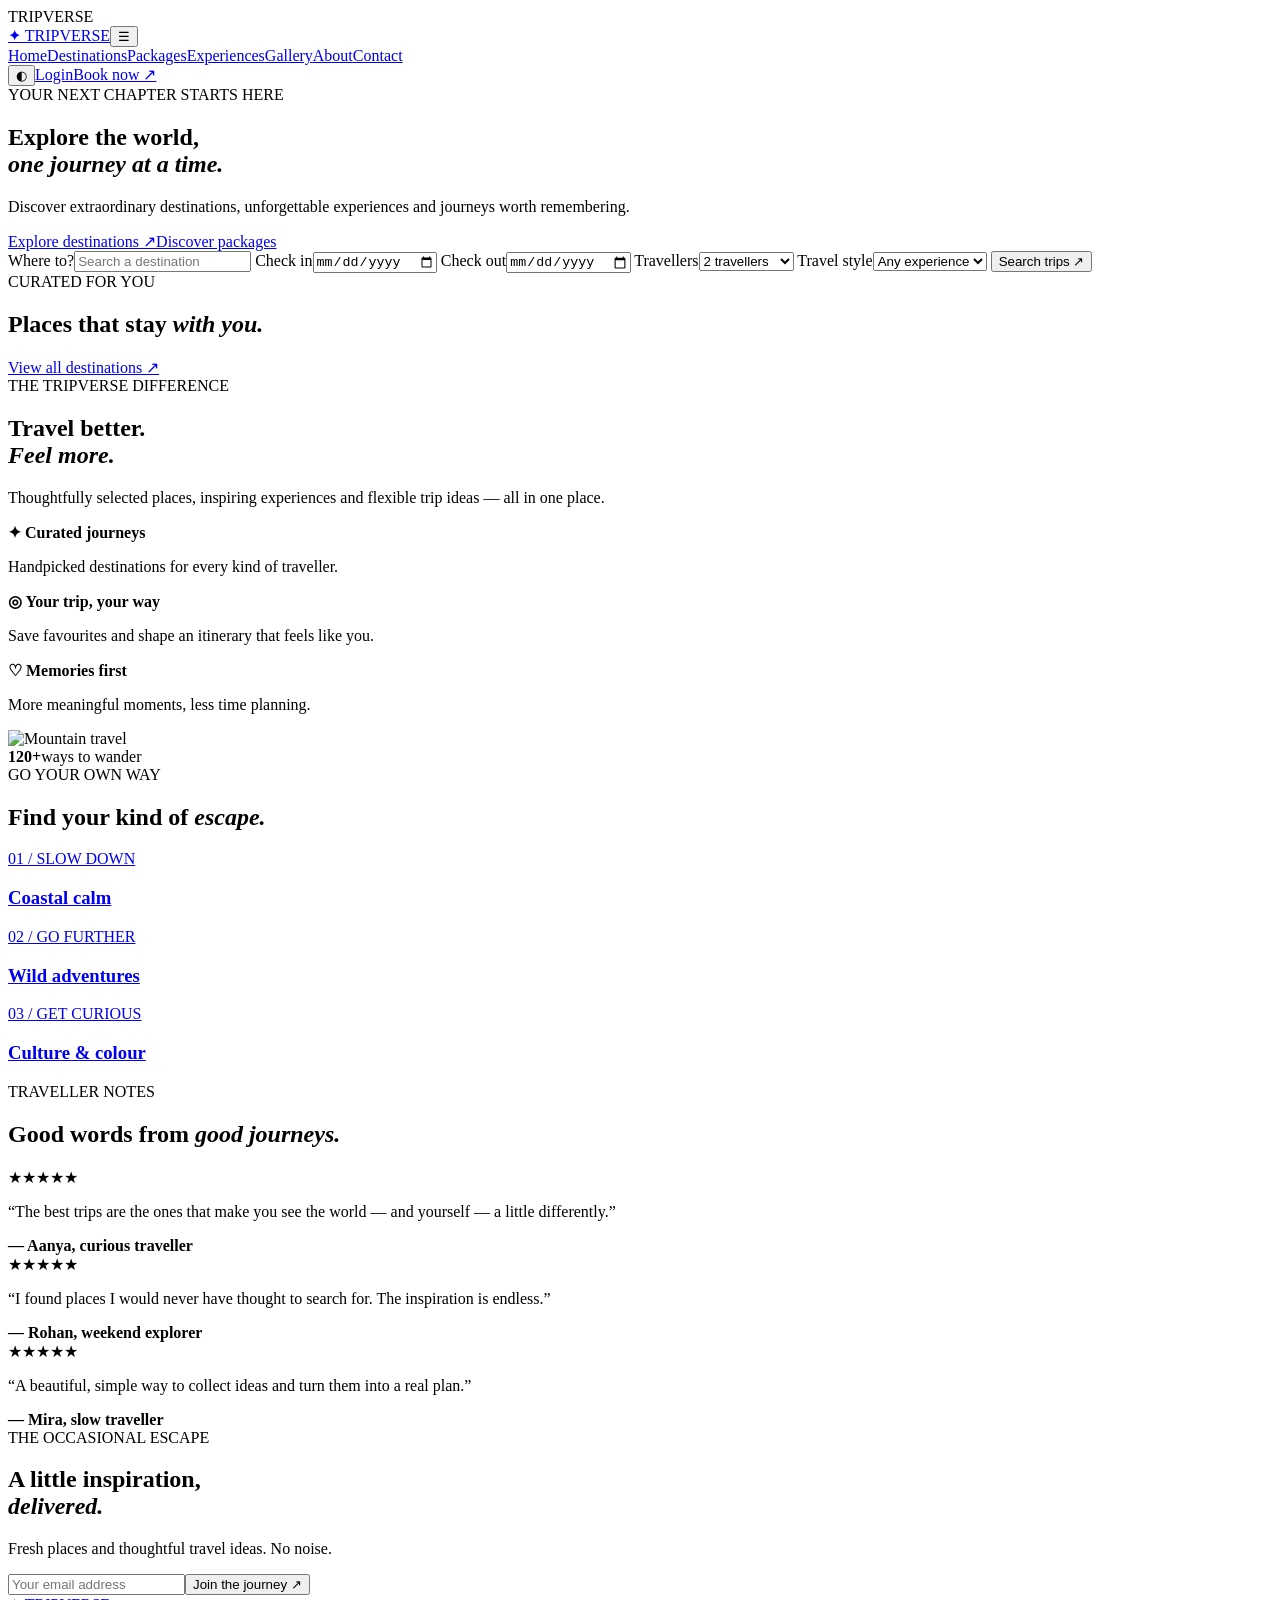
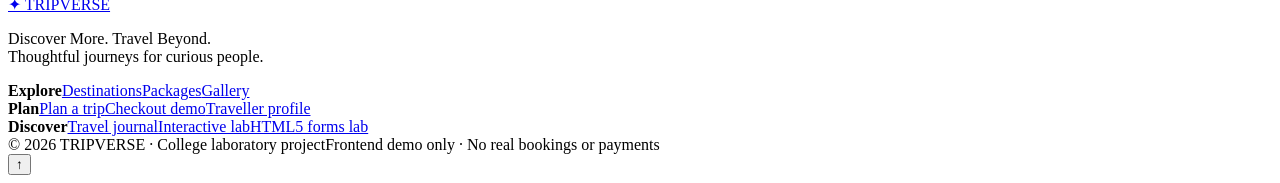
==== index.html @ d44117fa "Add files via upload" ====
<!DOCTYPE html>
<html lang="en">
<head><meta charset="UTF-8"><meta name="viewport" content="width=device-width, initial-scale=1.0"><meta name="description" content="TRIPVERSE — Discover More. Travel Beyond."><title>Home | TRIPVERSE</title><link rel="preconnect" href="https://fonts.googleapis.com"><link rel="preconnect" href="https://fonts.gstatic.com" crossorigin><link href="https://fonts.googleapis.com/css2?family=DM+Sans:wght@400;500;600;700&family=Playfair+Display:ital,wght@0,500;0,600;1,500;1,600&display=swap" rel="stylesheet"><link rel="stylesheet" href="css/style.css"></head>
<body data-page="index"><div class="loader" id="loader"><span>TRIPVERSE</span><i></i></div>
<header class="site-header"><div class="container nav-wrap"><a class="brand" href="index.html"><span class="brand-mark">✦</span> TRIPVERSE</a><button class="menu-toggle" id="menuToggle" aria-label="Toggle navigation">☰</button><nav id="mainNav"><a href="index.html" class="current">Home</a><a href="destinations.html" class="">Destinations</a><a href="packages.html" class="">Packages</a><a href="interactive-lab.html" class="">Experiences</a><a href="gallery.html" class="">Gallery</a><a href="profile.html" class="">About</a><a href="booking.html" class="">Contact</a></nav><div class="nav-actions"><button class="icon-btn" id="themeToggle" aria-label="Toggle theme">◐</button><a class="btn btn-small btn-outline" href="login.html">Login</a><a class="btn btn-small btn-primary" href="booking.html">Book now ↗</a></div></div></header>
<main><section class="hero">
  <div class="hero-shade"></div><div class="container hero-content">
    <span class="eyebrow light">YOUR NEXT CHAPTER STARTS HERE</span>
    <h1>Explore the world,<br><em>one journey at a time.</em></h1>
    <p>Discover extraordinary destinations, unforgettable experiences and journeys worth remembering.</p>
    <div class="hero-actions"><a class="btn btn-primary" href="destinations.html">Explore destinations <span>↗</span></a><a class="btn btn-glass" href="packages.html">Discover packages</a></div>
    <form class="search-panel" id="homeSearch">
      <label>Where to?<input name="destination" placeholder="Search a destination" required></label>
      <label>Check in<input type="date" name="checkin" required></label>
      <label>Check out<input type="date" name="checkout" required></label>
      <label>Travellers<select name="travellers"><option>1 traveller</option><option selected>2 travellers</option><option>3 travellers</option><option>4 travellers</option><option>5+ travellers</option></select></label>
      <label>Travel style<select name="category"><option>Any experience</option><option>Beach</option><option>Adventure</option><option>Culture</option><option>Luxury</option></select></label>
      <button class="btn btn-dark" type="submit">Search trips ↗</button>
    </form>
  </div>
</section>
<section class="section container"><div class="section-head"><div><span class="eyebrow">CURATED FOR YOU</span><h2>Places that stay <em>with you.</em></h2></div><a class="text-link" href="destinations.html">View all destinations ↗</a></div><div class="destination-grid" id="featuredGrid"></div></section>
<section class="section soft"><div class="container split"><div><span class="eyebrow">THE TRIPVERSE DIFFERENCE</span><h2>Travel better.<br><em>Feel more.</em></h2><p class="muted">Thoughtfully selected places, inspiring experiences and flexible trip ideas — all in one place.</p><div class="feature-list"><div><b>✦ Curated journeys</b><p>Handpicked destinations for every kind of traveller.</p></div><div><b>◎ Your trip, your way</b><p>Save favourites and shape an itinerary that feels like you.</p></div><div><b>♡ Memories first</b><p>More meaningful moments, less time planning.</p></div></div></div><div class="image-stack"><img src="https://images.unsplash.com/photo-1530789253388-582c481c54b0?auto=format&fit=crop&w=1000&q=85" alt="Mountain travel"><div class="floating-note"><strong>120+</strong><span>ways to wander</span></div></div></div></section>
<section class="section container"><div class="section-head"><div><span class="eyebrow">GO YOUR OWN WAY</span><h2>Find your kind of <em>escape.</em></h2></div></div><div class="experience-grid"><a class="experience-card exp-one" href="destinations.html?category=Beach"><span>01 / SLOW DOWN</span><h3>Coastal calm</h3></a><a class="experience-card exp-two" href="destinations.html?category=Adventure"><span>02 / GO FURTHER</span><h3>Wild adventures</h3></a><a class="experience-card exp-three" href="destinations.html?category=Culture"><span>03 / GET CURIOUS</span><h3>Culture & colour</h3></a></div></section>
<section class="section soft"><div class="container"><div class="section-head"><div><span class="eyebrow">TRAVELLER NOTES</span><h2>Good words from <em>good journeys.</em></h2></div></div><div class="testimonial-grid"><article class="quote-card"><div class="stars">★★★★★</div><p>“The best trips are the ones that make you see the world — and yourself — a little differently.”</p><b>— Aanya, curious traveller</b></article><article class="quote-card"><div class="stars">★★★★★</div><p>“I found places I would never have thought to search for. The inspiration is endless.”</p><b>— Rohan, weekend explorer</b></article><article class="quote-card"><div class="stars">★★★★★</div><p>“A beautiful, simple way to collect ideas and turn them into a real plan.”</p><b>— Mira, slow traveller</b></article></div></div></section>
<section class="section container newsletter"><div><span class="eyebrow light">THE OCCASIONAL ESCAPE</span><h2>A little inspiration,<br><em>delivered.</em></h2><p>Fresh places and thoughtful travel ideas. No noise.</p></div><form id="newsletterForm"><input type="email" placeholder="Your email address" required><button class="btn btn-primary">Join the journey ↗</button></form></section></main>
<footer class="site-footer"><div class="container footer-grid"><div><a class="brand footer-brand" href="index.html"><span class="brand-mark">✦</span> TRIPVERSE</a><p>Discover More. Travel Beyond.<br>Thoughtful journeys for curious people.</p></div><div><b>Explore</b><a href="destinations.html">Destinations</a><a href="packages.html">Packages</a><a href="gallery.html">Gallery</a></div><div><b>Plan</b><a href="booking.html">Plan a trip</a><a href="checkout.html">Checkout demo</a><a href="profile.html">Traveller profile</a></div><div><b>Discover</b><a href="magazine.html">Travel journal</a><a href="interactive-lab.html">Interactive lab</a><a href="forms-demo.html">HTML5 forms lab</a></div></div><div class="container footer-bottom"><span>© 2026 TRIPVERSE · College laboratory project</span><span>Frontend demo only · No real bookings or payments</span></div></footer>
<button id="backTop" class="back-top" aria-label="Back to top">↑</button><div id="toast" class="toast" role="status"></div><script src="js/script.js"></script></body></html>
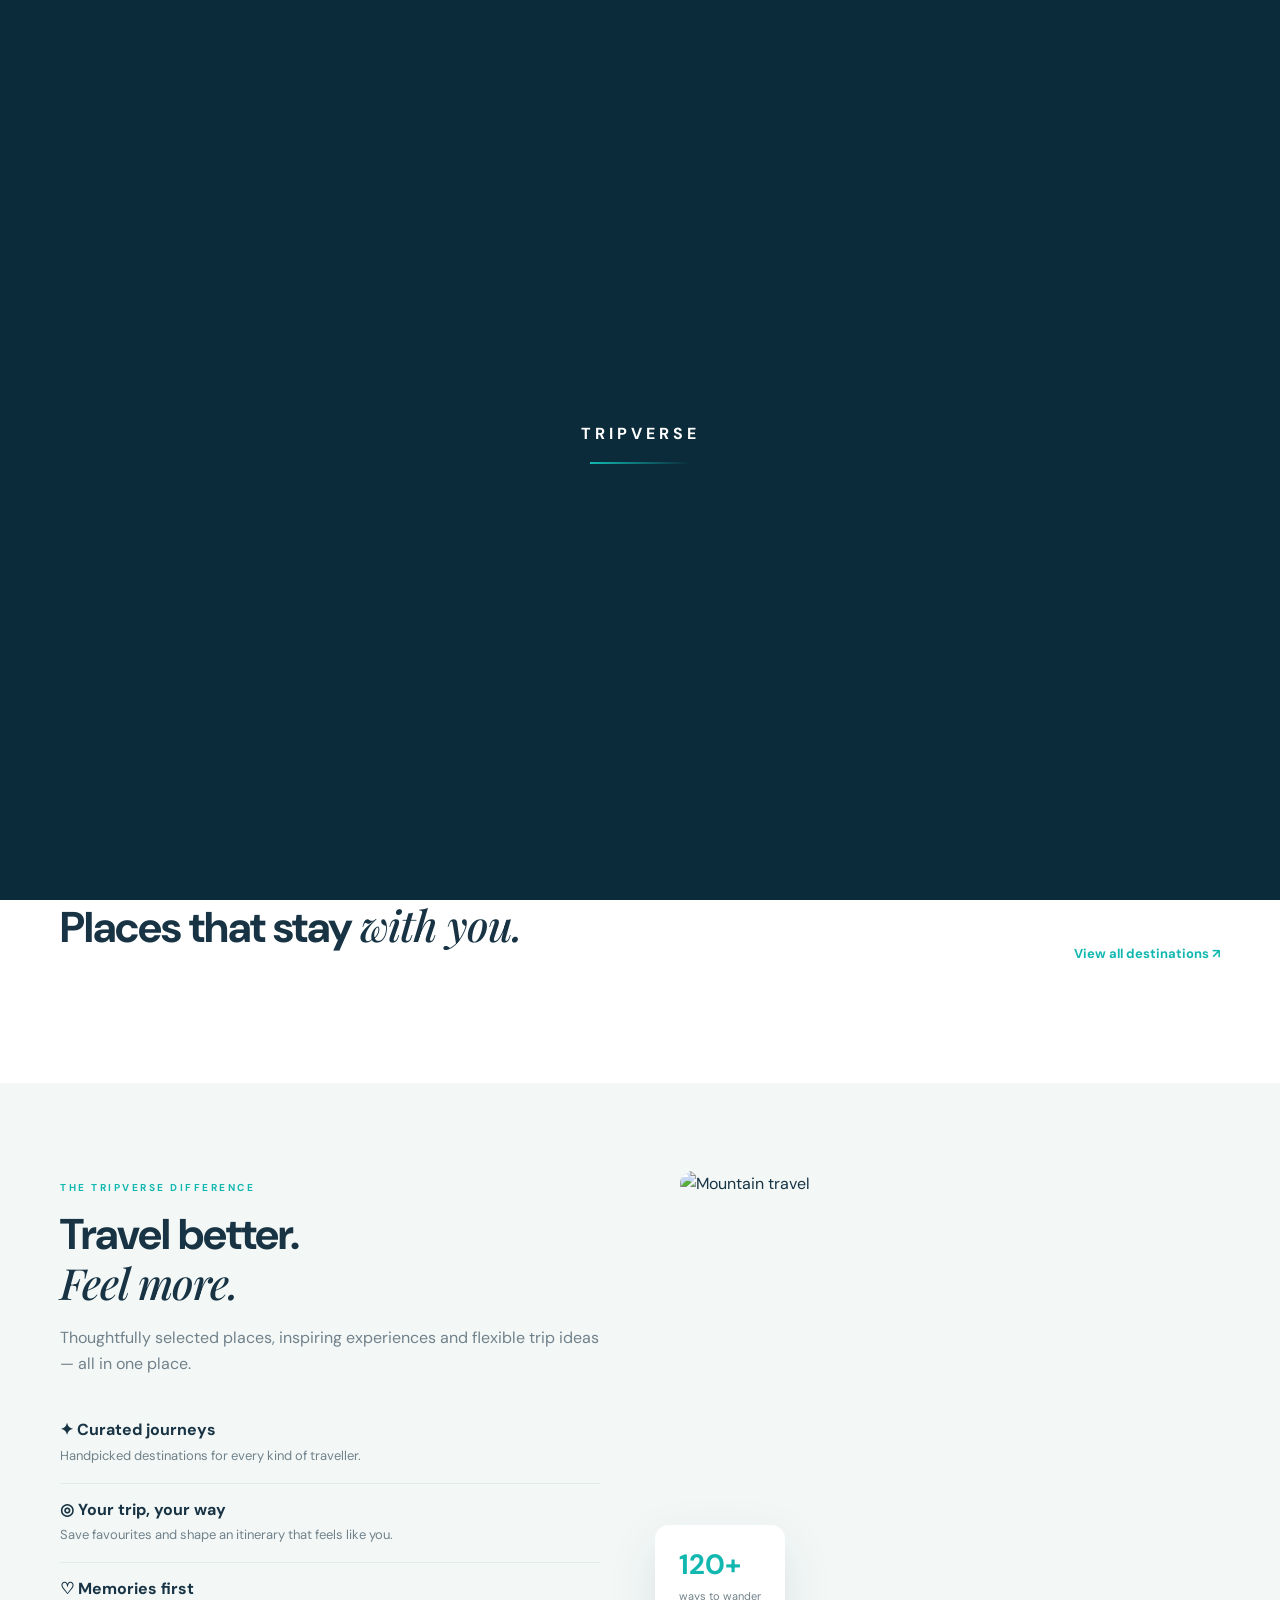
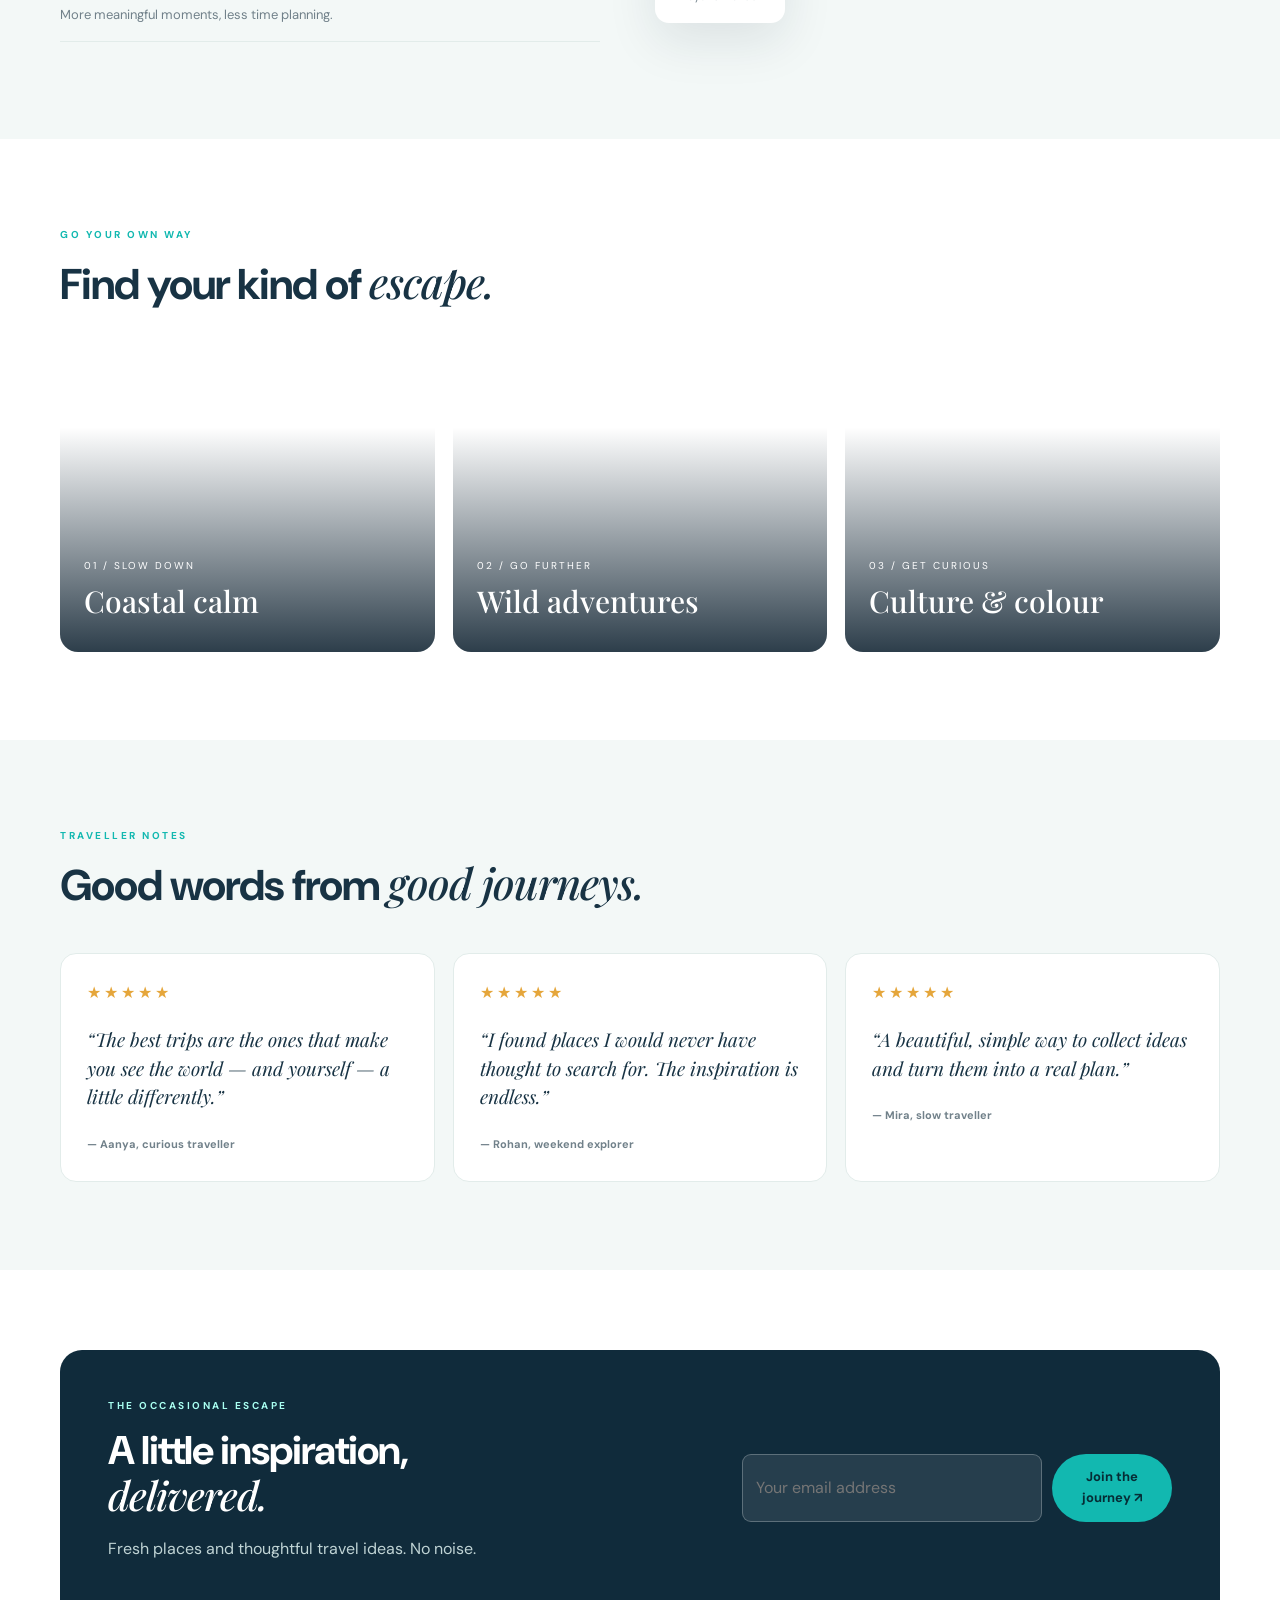
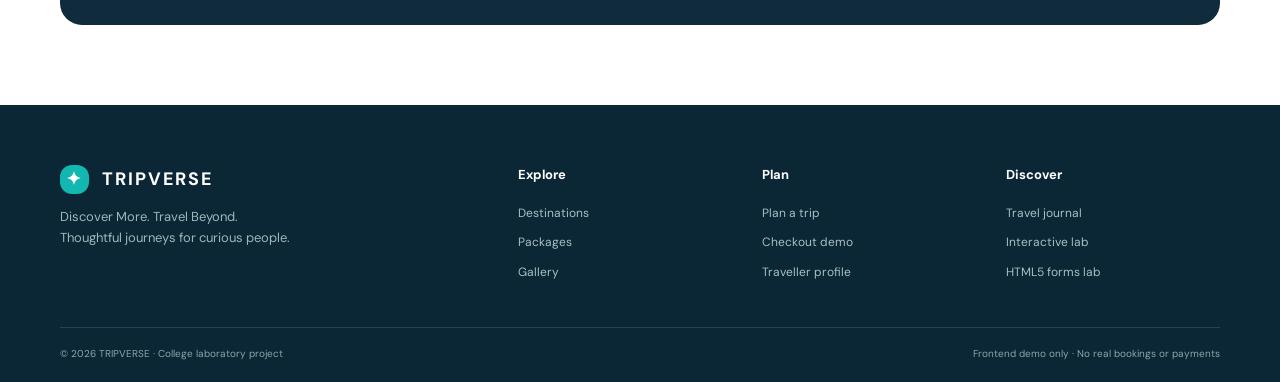
==== commit 62dd531a: "Fix stylesheet link path in index.html" ====
--- a/index.html
+++ b/index.html
@@ -1,6 +1,6 @@
 <!DOCTYPE html>
 <html lang="en">
-<head><meta charset="UTF-8"><meta name="viewport" content="width=device-width, initial-scale=1.0"><meta name="description" content="TRIPVERSE — Discover More. Travel Beyond."><title>Home | TRIPVERSE</title><link rel="preconnect" href="https://fonts.googleapis.com"><link rel="preconnect" href="https://fonts.gstatic.com" crossorigin><link href="https://fonts.googleapis.com/css2?family=DM+Sans:wght@400;500;600;700&family=Playfair+Display:ital,wght@0,500;0,600;1,500;1,600&display=swap" rel="stylesheet"><link rel="stylesheet" href="css/style.css"></head>
+<head><meta charset="UTF-8"><meta name="viewport" content="width=device-width, initial-scale=1.0"><meta name="description" content="TRIPVERSE — Discover More. Travel Beyond."><title>Home | TRIPVERSE</title><link rel="preconnect" href="https://fonts.googleapis.com"><link rel="preconnect" href="https://fonts.gstatic.com" crossorigin><link href="https://fonts.googleapis.com/css2?family=DM+Sans:wght@400;500;600;700&family=Playfair+Display:ital,wght@0,500;0,600;1,500;1,600&display=swap" rel="stylesheet"><link rel="stylesheet" href="./style.css"></head>
 <body data-page="index"><div class="loader" id="loader"><span>TRIPVERSE</span><i></i></div>
 <header class="site-header"><div class="container nav-wrap"><a class="brand" href="index.html"><span class="brand-mark">✦</span> TRIPVERSE</a><button class="menu-toggle" id="menuToggle" aria-label="Toggle navigation">☰</button><nav id="mainNav"><a href="index.html" class="current">Home</a><a href="destinations.html" class="">Destinations</a><a href="packages.html" class="">Packages</a><a href="interactive-lab.html" class="">Experiences</a><a href="gallery.html" class="">Gallery</a><a href="profile.html" class="">About</a><a href="booking.html" class="">Contact</a></nav><div class="nav-actions"><button class="icon-btn" id="themeToggle" aria-label="Toggle theme">◐</button><a class="btn btn-small btn-outline" href="login.html">Login</a><a class="btn btn-small btn-primary" href="booking.html">Book now ↗</a></div></div></header>
 <main><section class="hero">
@@ -25,4 +25,4 @@
 <section class="section soft"><div class="container"><div class="section-head"><div><span class="eyebrow">TRAVELLER NOTES</span><h2>Good words from <em>good journeys.</em></h2></div></div><div class="testimonial-grid"><article class="quote-card"><div class="stars">★★★★★</div><p>“The best trips are the ones that make you see the world — and yourself — a little differently.”</p><b>— Aanya, curious traveller</b></article><article class="quote-card"><div class="stars">★★★★★</div><p>“I found places I would never have thought to search for. The inspiration is endless.”</p><b>— Rohan, weekend explorer</b></article><article class="quote-card"><div class="stars">★★★★★</div><p>“A beautiful, simple way to collect ideas and turn them into a real plan.”</p><b>— Mira, slow traveller</b></article></div></div></section>
 <section class="section container newsletter"><div><span class="eyebrow light">THE OCCASIONAL ESCAPE</span><h2>A little inspiration,<br><em>delivered.</em></h2><p>Fresh places and thoughtful travel ideas. No noise.</p></div><form id="newsletterForm"><input type="email" placeholder="Your email address" required><button class="btn btn-primary">Join the journey ↗</button></form></section></main>
 <footer class="site-footer"><div class="container footer-grid"><div><a class="brand footer-brand" href="index.html"><span class="brand-mark">✦</span> TRIPVERSE</a><p>Discover More. Travel Beyond.<br>Thoughtful journeys for curious people.</p></div><div><b>Explore</b><a href="destinations.html">Destinations</a><a href="packages.html">Packages</a><a href="gallery.html">Gallery</a></div><div><b>Plan</b><a href="booking.html">Plan a trip</a><a href="checkout.html">Checkout demo</a><a href="profile.html">Traveller profile</a></div><div><b>Discover</b><a href="magazine.html">Travel journal</a><a href="interactive-lab.html">Interactive lab</a><a href="forms-demo.html">HTML5 forms lab</a></div></div><div class="container footer-bottom"><span>© 2026 TRIPVERSE · College laboratory project</span><span>Frontend demo only · No real bookings or payments</span></div></footer>
-<button id="backTop" class="back-top" aria-label="Back to top">↑</button><div id="toast" class="toast" role="status"></div><script src="js/script.js"></script></body></html>+<button id="backTop" class="back-top" aria-label="Back to top">↑</button><div id="toast" class="toast" role="status"></div><script src="js/script.js"></script></body></html>
--- a/style.css
+++ b/style.css
@@ -0,0 +1,6 @@
+
+:root{--navy:#102b3b;--ink:#183344;--muted:#71818a;--teal:#12b8b0;--mint:#dff6f2;--paper:#fff;--soft:#f3f8f7;--line:#e2ecea;--shadow:0 18px 50px rgba(16,43,59,.10)}
+*{box-sizing:border-box}html{scroll-behavior:smooth}body{margin:0;font-family:'DM Sans',sans-serif;color:var(--ink);background:var(--paper);line-height:1.6}body.dark{--ink:#eaf4f2;--muted:#a8b8bc;--paper:#10232e;--soft:#183440;--line:#294650;--navy:#071a25;--shadow:0 18px 50px rgba(0,0,0,.24)}a{color:inherit;text-decoration:none}button,input,select,textarea{font:inherit}button,a{ -webkit-tap-highlight-color:transparent}.container{width:min(1160px,calc(100% - 44px));margin:auto}.site-header{height:82px;display:flex;align-items:center;background:var(--paper);position:sticky;top:0;z-index:50;border-bottom:1px solid var(--line)}.nav-wrap{display:flex;align-items:center;gap:28px}.brand{font-weight:700;letter-spacing:2px;font-size:18px;white-space:nowrap}.brand-mark{display:inline-grid;place-items:center;background:var(--teal);color:#fff;border-radius:12px;width:29px;height:29px;margin-right:7px}.site-header nav{display:flex;gap:22px;margin-left:auto}.site-header nav a{font-size:13px;color:var(--muted);font-weight:600;transition:.2s}.site-header nav a:hover,.site-header nav a.current{color:var(--teal)}.nav-actions{display:flex;align-items:center;gap:9px}.btn{border:0;border-radius:999px;padding:13px 21px;display:inline-flex;justify-content:center;align-items:center;gap:12px;font-weight:700;font-size:13px;cursor:pointer;transition:transform .25s,box-shadow .25s,background .25s}.btn:hover{transform:translateY(-3px);box-shadow:0 10px 24px rgba(18,184,176,.2)}.btn-primary{background:var(--teal);color:#062c35}.btn-dark{background:var(--navy);color:#fff}.btn-outline{border:1px solid var(--line);color:var(--ink);background:transparent}.btn-glass{color:#fff;border:1px solid #ffffff80;background:#ffffff20;backdrop-filter:blur(12px)}.btn-small{padding:10px 15px;font-size:12px}.icon-btn,.menu-toggle{border:0;background:transparent;color:var(--ink);font-size:20px;cursor:pointer}.menu-toggle{display:none}.hero{min-height:700px;background:linear-gradient(90deg,rgba(7,29,42,.78),rgba(7,29,42,.12)),url('https://images.unsplash.com/photo-1500375592092-40eb2168fd21?auto=format&fit=crop&w=2000&q=90') center/cover;position:relative;color:#fff;display:flex;align-items:center}.hero-content{padding-top:65px;padding-bottom:125px}.eyebrow{font-size:10px;letter-spacing:2.5px;font-weight:700;color:var(--teal);display:block;margin-bottom:14px}.eyebrow.light{color:#a9fff1}.hero h1,.page-hero h1,.auth-visual h1{font-size:clamp(44px,6vw,76px);line-height:1.06;letter-spacing:-2px;margin:0 0 20px;font-weight:600}.hero h1 em,.page-hero h1 em,.auth-visual h1 em,h2 em{font-family:'Playfair Display',serif;font-weight:500}.hero-content>p,.page-hero p,.auth-visual p{max-width:550px;color:#e1eeee;font-size:16px}.hero-actions{display:flex;gap:12px;margin:28px 0 40px}.search-panel{background:#ffffffed;color:#183344;border-radius:18px;padding:18px;display:grid;grid-template-columns:1.3fr 1fr 1fr 1fr 1fr auto;gap:12px;align-items:end;box-shadow:0 18px 50px #001a2c40;backdrop-filter:blur(18px)}label{font-size:12px;font-weight:700;color:var(--ink);display:flex;flex-direction:column;gap:7px}input,select,textarea{width:100%;border:1px solid var(--line);border-radius:9px;padding:12px 13px;background:var(--paper);color:var(--ink);outline:none;min-width:0}input:focus,select:focus,textarea:focus{border-color:var(--teal);box-shadow:0 0 0 3px #12b8b01c}.search-panel input,.search-panel select{border:0;background:#f1f6f5;font-size:12px;padding:11px}.section{padding-top:88px;padding-bottom:88px}.section-head{display:flex;justify-content:space-between;align-items:end;margin-bottom:30px}.section h2,.form-card h2,.lab-card h2{font-size:clamp(30px,4vw,43px);line-height:1.12;margin:0 0 14px;letter-spacing:-1px}.text-link{font-weight:700;color:var(--teal);font-size:13px}.destination-grid{display:grid;grid-template-columns:repeat(4,1fr);gap:19px}.destination-card{border-radius:17px;overflow:hidden;background:var(--paper);box-shadow:var(--shadow);border:1px solid var(--line);transition:.3s}.destination-card:hover{transform:translateY(-7px)}.destination-image{height:220px;position:relative;overflow:hidden}.destination-image img{width:100%;height:100%;object-fit:cover;transition:transform .6s}.destination-card:hover img{transform:scale(1.07)}.save-btn{position:absolute;right:13px;top:13px;border:0;border-radius:50%;width:36px;height:36px;background:#ffffffeb;color:#183344;font-size:18px;cursor:pointer}.save-btn.saved{color:#e24f73}.destination-info{padding:17px}.destination-info h3{margin:0;font-size:18px}.destination-info .country{font-size:11px;color:var(--muted)}.destination-info p{font-size:12px;color:var(--muted);min-height:40px}.card-bottom{display:flex;align-items:center;justify-content:space-between;border-top:1px solid var(--line);padding-top:13px;font-size:12px}.price{font-weight:700}.card-bottom a{color:var(--teal);font-weight:700}.soft{background:var(--soft)}.split{display:grid;grid-template-columns:1fr 1fr;gap:80px;align-items:center}.muted{color:var(--muted)}.feature-list{margin-top:28px}.feature-list>div{padding:13px 0;border-bottom:1px solid var(--line)}.feature-list p{margin:3px 0;color:var(--muted);font-size:13px}.image-stack{height:480px;position:relative}.image-stack img{width:100%;height:100%;object-fit:cover;border-radius:22px}.floating-note{position:absolute;bottom:28px;left:-25px;background:var(--paper);padding:18px 24px;border-radius:14px;box-shadow:var(--shadow);display:flex;flex-direction:column}.floating-note strong{font-size:28px;color:var(--teal)}.floating-note span{font-size:11px;color:var(--muted)}.experience-grid{display:grid;grid-template-columns:repeat(3,1fr);gap:18px}.experience-card{height:300px;border-radius:18px;padding:24px;display:flex;flex-direction:column;justify-content:end;color:white;background-size:cover;background-position:center;position:relative;overflow:hidden}.experience-card:before{content:"";position:absolute;inset:0;background:linear-gradient(0deg,#081c2bd9,transparent 75%)}.experience-card>*{z-index:1}.experience-card span{font-size:10px;letter-spacing:2px}.experience-card h3{font:500 30px 'Playfair Display';margin:7px 0}.exp-one{background-image:url('https://images.unsplash.com/photo-1510414842594-a61c69b5ae57?auto=format&fit=crop&w=900&q=80')}.exp-two{background-image:url('https://images.unsplash.com/photo-1464822759023-fed622ff2c3b?auto=format&fit=crop&w=900&q=80')}.exp-three{background-image:url('https://images.unsplash.com/photo-1516483638261-f4dbaf036963?auto=format&fit=crop&w=900&q=80')}.testimonial-grid{display:grid;grid-template-columns:repeat(3,1fr);gap:18px}.quote-card{padding:26px;border:1px solid var(--line);border-radius:16px;background:var(--paper)}.quote-card p{font:italic 19px 'Playfair Display';line-height:1.5}.quote-card b{font-size:11px;color:var(--muted)}.stars{color:#e5a63b;letter-spacing:3px}.newsletter{background:var(--navy);color:white;border-radius:22px;margin-top:80px;margin-bottom:80px;padding:48px;display:flex;justify-content:space-between;align-items:center}.newsletter h2{margin:0;font-size:40px}.newsletter p{color:#c0d4d5}.newsletter form{display:flex;gap:10px;width:min(430px,100%)}.newsletter input{background:#ffffff18;border-color:#ffffff40;color:#fff}.page-hero{padding:85px 0 90px;background:linear-gradient(100deg,#092b3b,#0e7778);color:white}.page-hero p{margin-bottom:0}.filter-bar{display:flex;gap:12px;margin-bottom:22px;flex-wrap:wrap}.filter-bar input{flex:2;min-width:220px}.filter-bar select{flex:1;min-width:160px}.package-grid{display:grid;grid-template-columns:repeat(2,1fr);gap:22px}.package-card{display:grid;grid-template-columns:42% 1fr;border:1px solid var(--line);border-radius:18px;overflow:hidden;box-shadow:var(--shadow)}.package-card img{width:100%;height:100%;min-height:270px;object-fit:cover}.package-copy{padding:23px}.package-copy h3{font-size:22px;margin:5px 0}.package-copy p,.package-copy li{font-size:12px;color:var(--muted)}.chip{border:1px solid var(--line);background:var(--paper);color:var(--ink);border-radius:999px;padding:10px 17px;cursor:pointer}.chip.active{background:var(--navy);color:#fff}.narrow{max-width:850px}.form-card,.lab-card,.profile-card{background:var(--paper);border:1px solid var(--line);border-radius:18px;padding:30px;box-shadow:var(--shadow)}.form-heading{margin-bottom:25px}.form-grid{display:grid;grid-template-columns:1fr 1fr;gap:18px;margin:20px 0}.form-grid .full{grid-column:1/-1}.result-box{padding:12px 14px;background:var(--mint);color:#12514f;border-radius:9px;margin-top:15px;font-size:13px;min-height:20px}.result-box:empty{display:none}.form-card>label{margin:14px 0}.profile-layout{display:grid;grid-template-columns:300px 1fr;gap:35px}.profile-card{text-align:left}.avatar{width:88px;height:88px;border-radius:50%;background:linear-gradient(135deg,#13b8b0,#b2e9d9);display:grid;place-items:center;font-size:27px;font-weight:700;color:#0a4146}.profile-card h2{margin-bottom:0}.profile-card ul,.profile-card ol{color:var(--muted);font-size:13px}.table-wrap{overflow:auto}.table-wrap table{width:100%;border-collapse:collapse}.table-wrap th,.table-wrap td{text-align:left;padding:15px;border-bottom:1px solid var(--line);font-size:13px}.table-wrap th{color:var(--muted)}.status{color:#0b958d;background:#ddf7f0;padding:5px 10px;border-radius:99px;font-size:10px}.status.planned{color:#9b7218;background:#fff2d2}.saved-panel{margin-top:25px}.saved-list{display:flex;gap:10px;flex-wrap:wrap}.saved-pill{background:var(--soft);padding:9px 13px;border-radius:99px;font-size:12px}.gallery-toolbar,.gallery-controls{display:flex;justify-content:space-between;align-items:center;gap:12px}.gallery-grid{display:grid;grid-template-columns:repeat(4,1fr);gap:15px;margin:20px 0}.gallery-item{height:230px;border-radius:14px;overflow:hidden;position:relative;cursor:pointer}.gallery-item img{width:100%;height:100%;object-fit:cover;transition:.4s}.gallery-item:hover img{transform:scale(1.08)}.gallery-item span{position:absolute;bottom:0;left:0;right:0;padding:30px 15px 13px;color:#fff;font-weight:700;background:linear-gradient(transparent,#071c2bba)}.lightbox{display:none;position:fixed;inset:0;background:#061923ed;z-index:100;align-items:center;justify-content:center;flex-direction:column;color:white}.lightbox.open{display:flex}.lightbox img{max-width:min(85vw,1000px);max-height:75vh;border-radius:14px}.lightbox-close{position:absolute;right:35px;top:20px;background:none;color:white;border:0;font-size:40px;cursor:pointer}.auth-wrap{min-height:690px;display:grid;grid-template-columns:1fr 1fr;background:var(--soft);padding:55px max(22px,calc((100% - 1080px)/2));gap:50px;align-items:center}.auth-visual{padding:30px}.auth-visual h1{color:var(--ink)}.auth-visual p{color:var(--muted)}.auth-card{max-width:530px;width:100%}.auth-card h2{font-size:34px}.auth-card label{margin:15px 0}.check-label,.inline{display:inline-flex;flex-direction:row;align-items:center;gap:8px;margin-right:15px}.check-label input,.inline input{width:auto}.full-btn{width:100%;margin:7px 0}.small{font-size:11px}.checkout-layout{display:grid;grid-template-columns:1.5fr .8fr;gap:24px;align-items:start}.payment-options{display:flex;flex-wrap:wrap;gap:14px;margin:18px 0}.payment-options label{display:flex;flex-direction:row;align-items:center}.payment-options input{width:auto}.warning{font-size:11px;color:#ad6c22;background:#fff5df;padding:12px;border-radius:8px}.order-summary{position:sticky;top:105px}.total-row{display:flex;justify-content:space-between;border-top:1px solid var(--line);padding-top:20px;margin-top:25px}.total-row strong{font-size:25px;color:var(--teal)}.magazine-masthead{text-align:center;padding:70px 0 50px;border-bottom:1px solid var(--line)}.magazine-masthead h1{font:600 clamp(70px,12vw,130px)/1 'Playfair Display';margin:0}.magazine-masthead h1 span{color:var(--teal)}.lead-story{display:grid;grid-template-columns:1.2fr 1fr;gap:38px;align-items:center;margin-bottom:50px}.lead-story img{width:100%;height:380px;object-fit:cover;border-radius:16px}.lead-story h2{font:500 38px 'Playfair Display'}.article-columns{columns:3;column-gap:28px;column-rule:1px solid var(--line)}.article-columns article{break-inside:avoid;margin-bottom:28px}.article-columns img{width:100%;height:170px;object-fit:cover;border-radius:12px}.article-columns h3{font:600 22px 'Playfair Display';margin-bottom:7px}.article-columns p{font-size:13px;color:var(--muted)}.lab-grid{display:grid;grid-template-columns:repeat(2,1fr);gap:20px}.lab-card h2{font-size:27px}.colour-box{margin:20px 0;padding:28px;border-radius:12px;background:#dff6f2;text-align:center;cursor:pointer}.lab-product,.controller-image{width:100%;height:180px;object-fit:cover;border-radius:12px}.traffic{display:flex;gap:10px;background:#263942;padding:12px;border-radius:30px;width:max-content;margin:20px 0}.traffic i{width:30px;height:30px;border-radius:50%;background:#52616a}.traffic i.on:nth-child(1){background:#ff4d56;box-shadow:0 0 16px #ff4d56}.traffic i.on:nth-child(2){background:#ffcf4b;box-shadow:0 0 16px #ffcf4b}.traffic i.on:nth-child(3){background:#43d68c;box-shadow:0 0 16px #43d68c}.quiz-options{display:flex;gap:8px;flex-wrap:wrap;margin:15px 0}.quiz-options button{padding:10px 14px;border:1px solid var(--line);background:var(--soft);border-radius:8px;cursor:pointer}.quiz-options button.selected{border-color:var(--teal);background:var(--mint)}fieldset{border:1px solid var(--line);border-radius:10px;margin:15px 0;padding:14px}legend{font-size:12px;font-weight:700}.image-button{border:0;background:var(--teal);border-radius:10px;padding:12px 18px;cursor:pointer}.site-footer{background:#0b2635;color:#d8e7e7;padding:60px 0 20px}.footer-grid{display:grid;grid-template-columns:2fr 1fr 1fr 1fr;gap:30px}.footer-brand{color:#fff}.footer-grid p{color:#9fb7bb;font-size:13px}.footer-grid>div:not(:first-child){display:flex;flex-direction:column;gap:10px}.footer-grid b{color:#fff;font-size:13px;margin-bottom:8px}.footer-grid a:not(.brand){font-size:12px;color:#a9c0c2}.footer-bottom{border-top:1px solid #ffffff20;margin-top:45px;padding-top:18px;display:flex;justify-content:space-between;color:#8ca6aa;font-size:10px}.back-top{position:fixed;right:22px;bottom:22px;width:42px;height:42px;border:0;border-radius:50%;background:var(--teal);color:#062b34;font-size:22px;cursor:pointer;opacity:0;pointer-events:none;transition:.2s;z-index:40}.back-top.show{opacity:1;pointer-events:auto}.toast{position:fixed;bottom:25px;left:50%;transform:translate(-50%,20px);opacity:0;background:#0c2c3b;color:white;padding:13px 20px;border-radius:99px;z-index:120;font-size:13px;transition:.3s;pointer-events:none}.toast.show{opacity:1;transform:translate(-50%,0)}.loader{position:fixed;inset:0;background:#0b2b3a;z-index:200;display:grid;place-content:center;color:white;letter-spacing:4px;font-weight:700;transition:opacity .4s,visibility .4s}.loader i{height:2px;width:100px;background:linear-gradient(90deg,var(--teal),transparent);margin:15px auto;animation:load 1s infinite}@keyframes load{from{transform:scaleX(.1);transform-origin:left}to{transform:scaleX(1);transform-origin:left}}.loader.done{opacity:0;visibility:hidden}
+@media(max-width:1050px){.site-header nav{gap:12px}.site-header nav a{font-size:11px}.search-panel{grid-template-columns:repeat(3,1fr)}.destination-grid{grid-template-columns:repeat(3,1fr)}}
+@media(max-width:760px){.site-header{height:70px}.menu-toggle{display:block;margin-left:auto}.site-header nav{display:none;position:absolute;top:70px;left:0;right:0;background:var(--paper);padding:20px 25px;box-shadow:var(--shadow);flex-direction:column}.site-header nav.open{display:flex}.nav-actions{gap:5px}.nav-actions .btn{display:none}.hero{min-height:760px}.hero-content{padding-top:45px}.search-panel{grid-template-columns:1fr 1fr}.search-panel .btn{grid-column:1/-1}.section{padding:60px 0}.destination-grid{grid-template-columns:repeat(2,1fr)}.split,.profile-layout,.checkout-layout,.lead-story{grid-template-columns:1fr;gap:25px}.image-stack{height:330px}.experience-grid,.testimonial-grid{grid-template-columns:1fr}.experience-card{height:230px}.newsletter{margin:45px auto;padding:28px;display:block}.newsletter form{margin-top:20px}.package-grid{grid-template-columns:1fr}.gallery-grid{grid-template-columns:repeat(2,1fr)}.auth-wrap{grid-template-columns:1fr;padding:25px 20px}.auth-visual{padding:20px 5px}.auth-visual h1{font-size:48px}.article-columns{columns:2}.lab-grid{grid-template-columns:1fr}.footer-grid{grid-template-columns:1fr 1fr}.footer-grid>div:first-child{grid-column:1/-1}.footer-bottom{display:block}.footer-bottom span{display:block;margin:6px 0}.order-summary{position:static}}
+@media(max-width:480px){.container{width:min(100% - 30px,1160px)}.brand{font-size:15px}.nav-actions{margin-left:0}.icon-btn{font-size:18px}.hero h1,.page-hero h1{font-size:43px}.hero-actions{flex-wrap:wrap}.search-panel{grid-template-columns:1fr}.destination-grid{grid-template-columns:1fr}.destination-image{height:230px}.section-head{display:block}.section-head .text-link{display:inline-block;margin-top:8px}.form-card{padding:20px}.form-grid{grid-template-columns:1fr}.form-grid .full{grid-column:auto}.gallery-grid{grid-template-columns:1fr 1fr}.gallery-item{height:170px}.gallery-toolbar,.gallery-controls{align-items:flex-start;flex-wrap:wrap}.article-columns{columns:1}.footer-grid{gap:22px}.newsletter form{display:block}.newsletter form button{width:100%;margin-top:8px}.package-card{grid-template-columns:1fr}.package-card img{height:190px;min-height:0}.magazine-masthead{padding:50px 0 35px}}
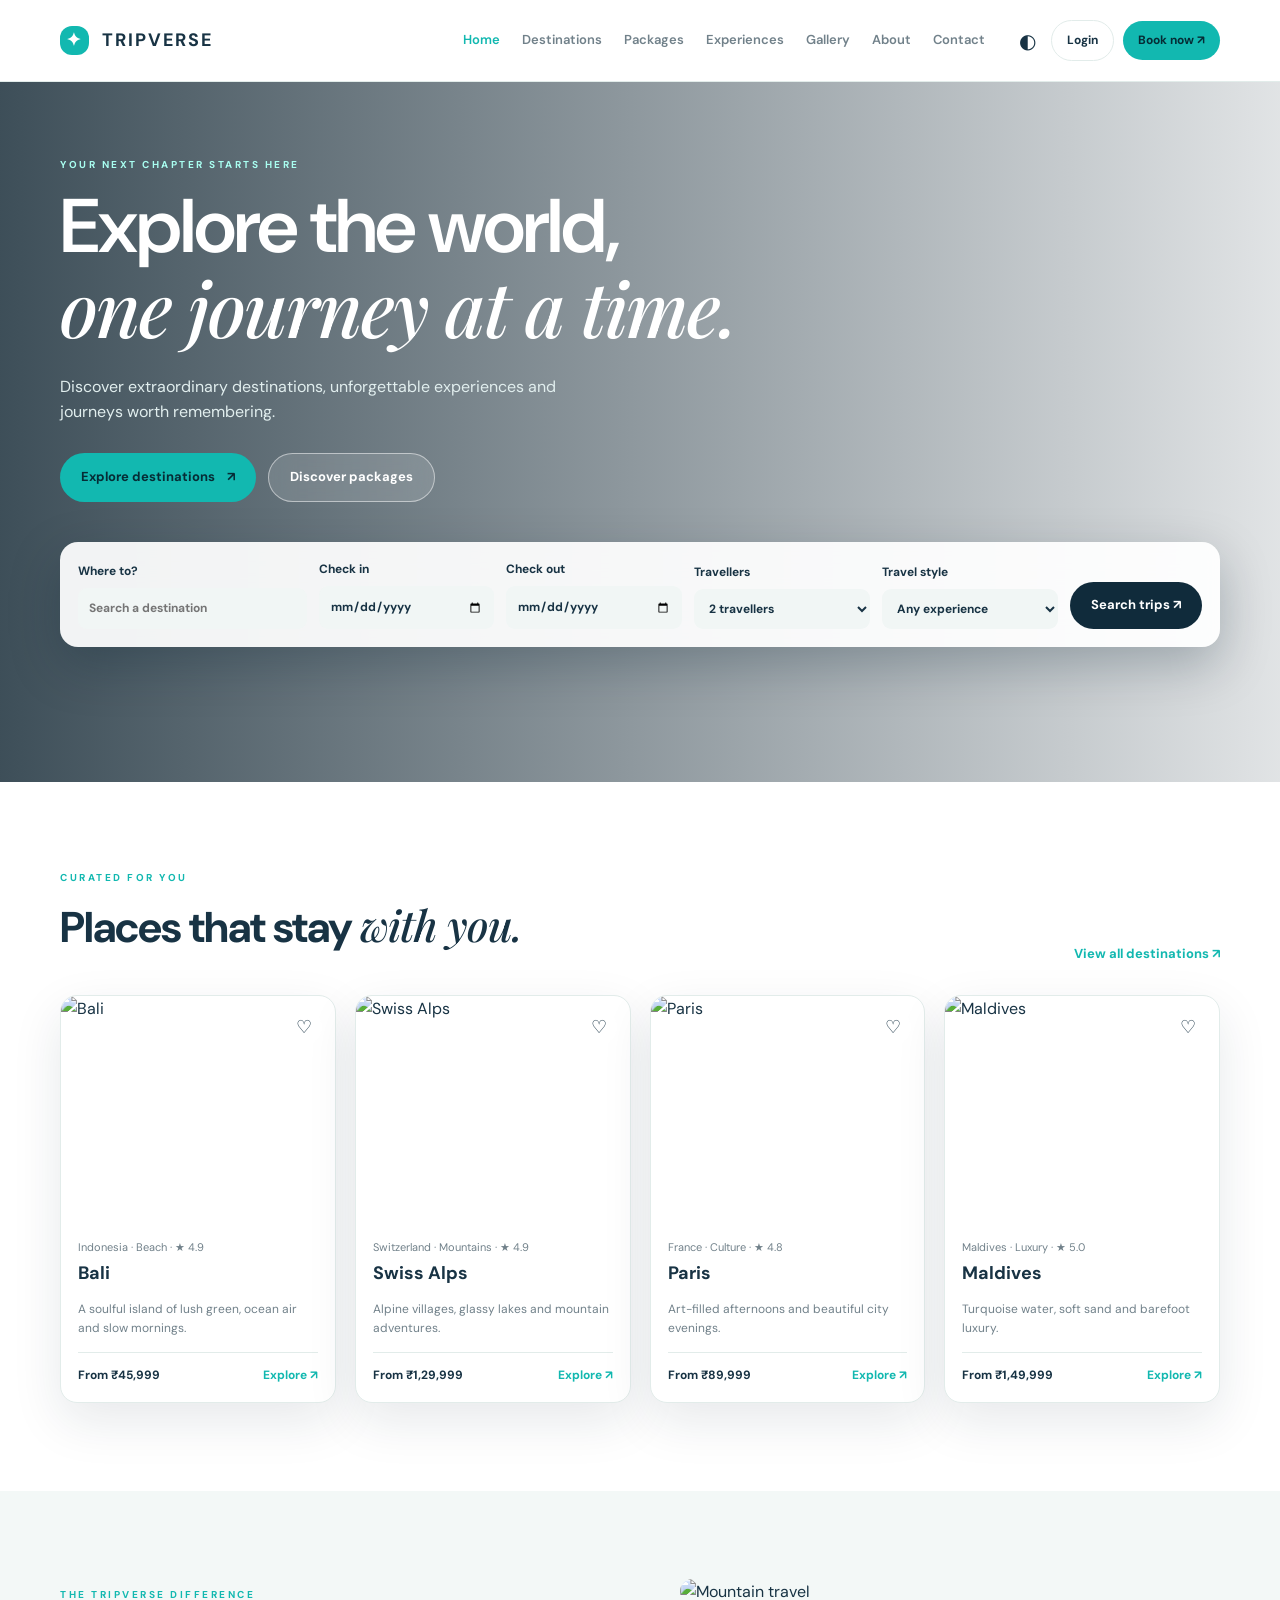
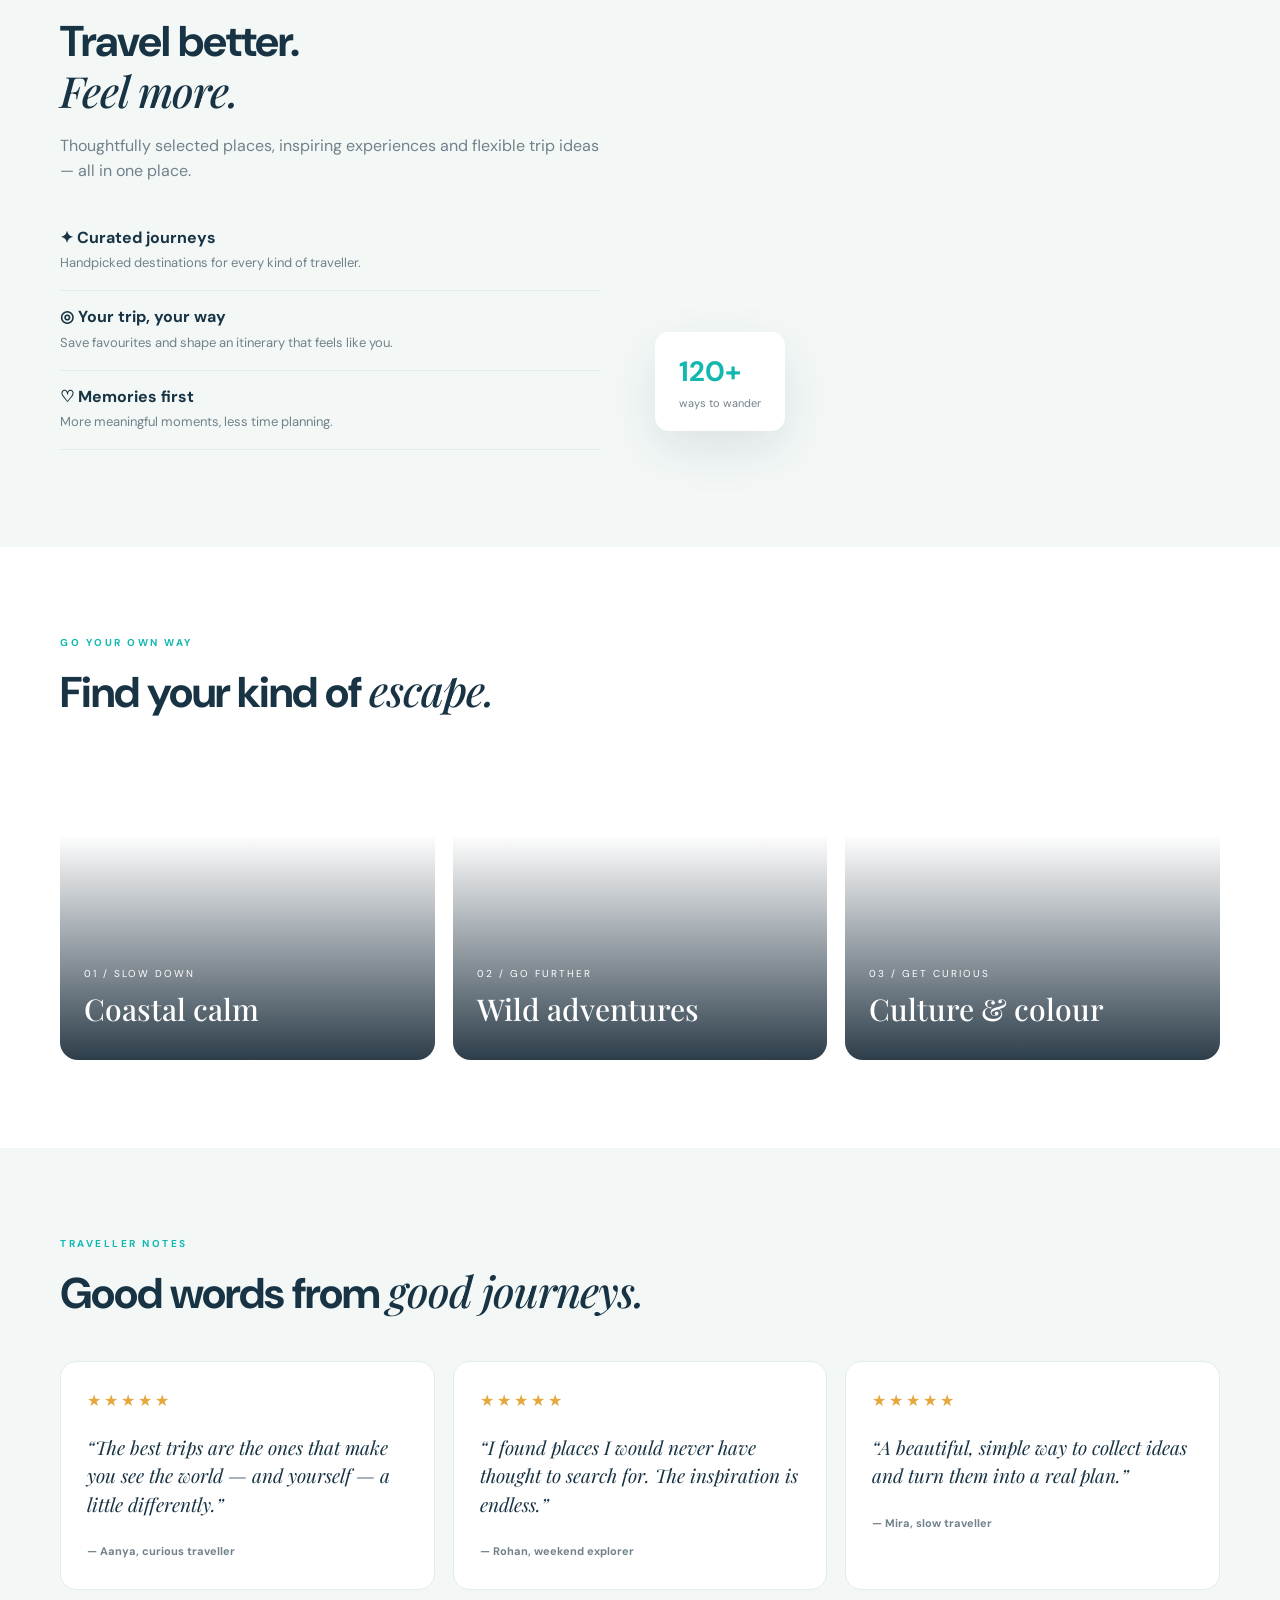
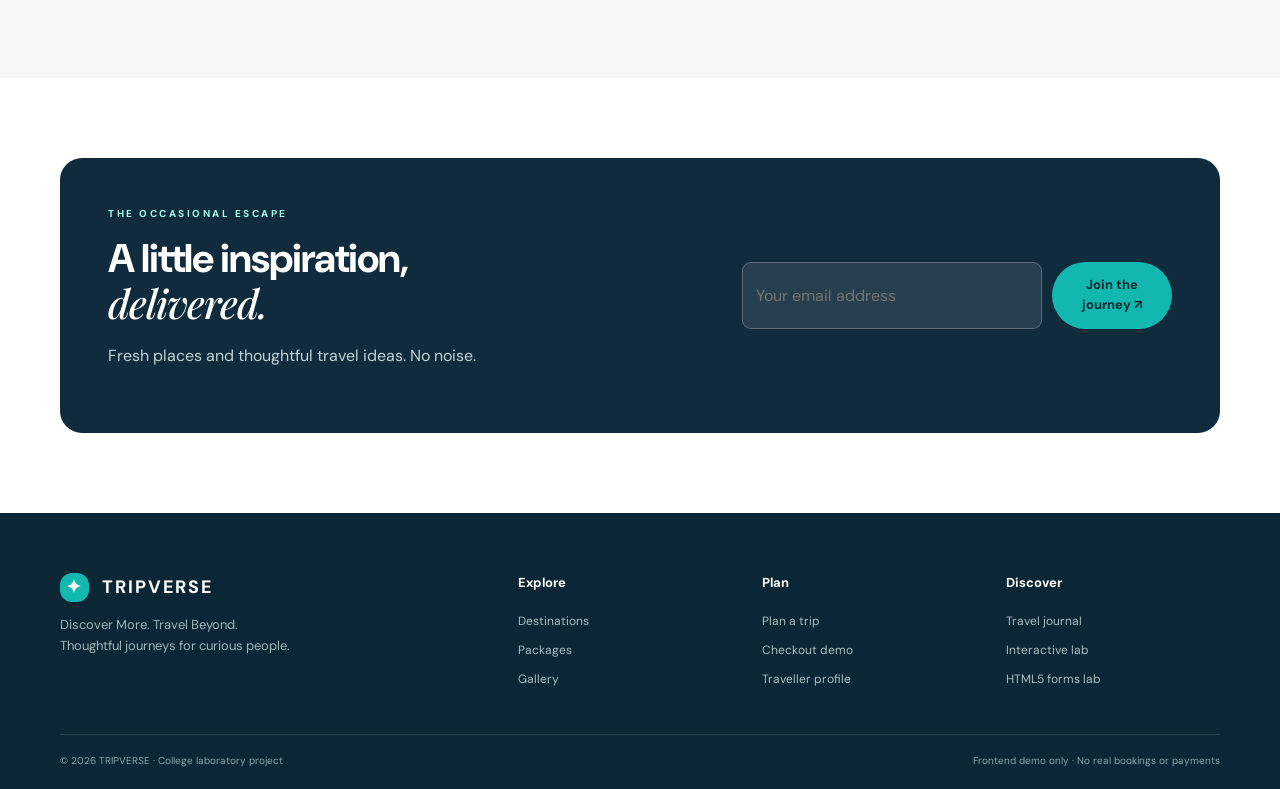
==== commit 627d74f4: "Fix script path and add back-to-top button Updated script source path and added back-to-top button." ====
--- a/index.html
+++ b/index.html
@@ -25,4 +25,4 @@
 <section class="section soft"><div class="container"><div class="section-head"><div><span class="eyebrow">TRAVELLER NOTES</span><h2>Good words from <em>good journeys.</em></h2></div></div><div class="testimonial-grid"><article class="quote-card"><div class="stars">★★★★★</div><p>“The best trips are the ones that make you see the world — and yourself — a little differently.”</p><b>— Aanya, curious traveller</b></article><article class="quote-card"><div class="stars">★★★★★</div><p>“I found places I would never have thought to search for. The inspiration is endless.”</p><b>— Rohan, weekend explorer</b></article><article class="quote-card"><div class="stars">★★★★★</div><p>“A beautiful, simple way to collect ideas and turn them into a real plan.”</p><b>— Mira, slow traveller</b></article></div></div></section>
 <section class="section container newsletter"><div><span class="eyebrow light">THE OCCASIONAL ESCAPE</span><h2>A little inspiration,<br><em>delivered.</em></h2><p>Fresh places and thoughtful travel ideas. No noise.</p></div><form id="newsletterForm"><input type="email" placeholder="Your email address" required><button class="btn btn-primary">Join the journey ↗</button></form></section></main>
 <footer class="site-footer"><div class="container footer-grid"><div><a class="brand footer-brand" href="index.html"><span class="brand-mark">✦</span> TRIPVERSE</a><p>Discover More. Travel Beyond.<br>Thoughtful journeys for curious people.</p></div><div><b>Explore</b><a href="destinations.html">Destinations</a><a href="packages.html">Packages</a><a href="gallery.html">Gallery</a></div><div><b>Plan</b><a href="booking.html">Plan a trip</a><a href="checkout.html">Checkout demo</a><a href="profile.html">Traveller profile</a></div><div><b>Discover</b><a href="magazine.html">Travel journal</a><a href="interactive-lab.html">Interactive lab</a><a href="forms-demo.html">HTML5 forms lab</a></div></div><div class="container footer-bottom"><span>© 2026 TRIPVERSE · College laboratory project</span><span>Frontend demo only · No real bookings or payments</span></div></footer>
-<button id="backTop" class="back-top" aria-label="Back to top">↑</button><div id="toast" class="toast" role="status"></div><script src="js/script.js"></script></body></html>
+<button id="backTop" class="back-top" aria-label="Back to top">↑</button><div id="toast" class="toast" role="status"></div><script src="./script.js"></script></body></html>
